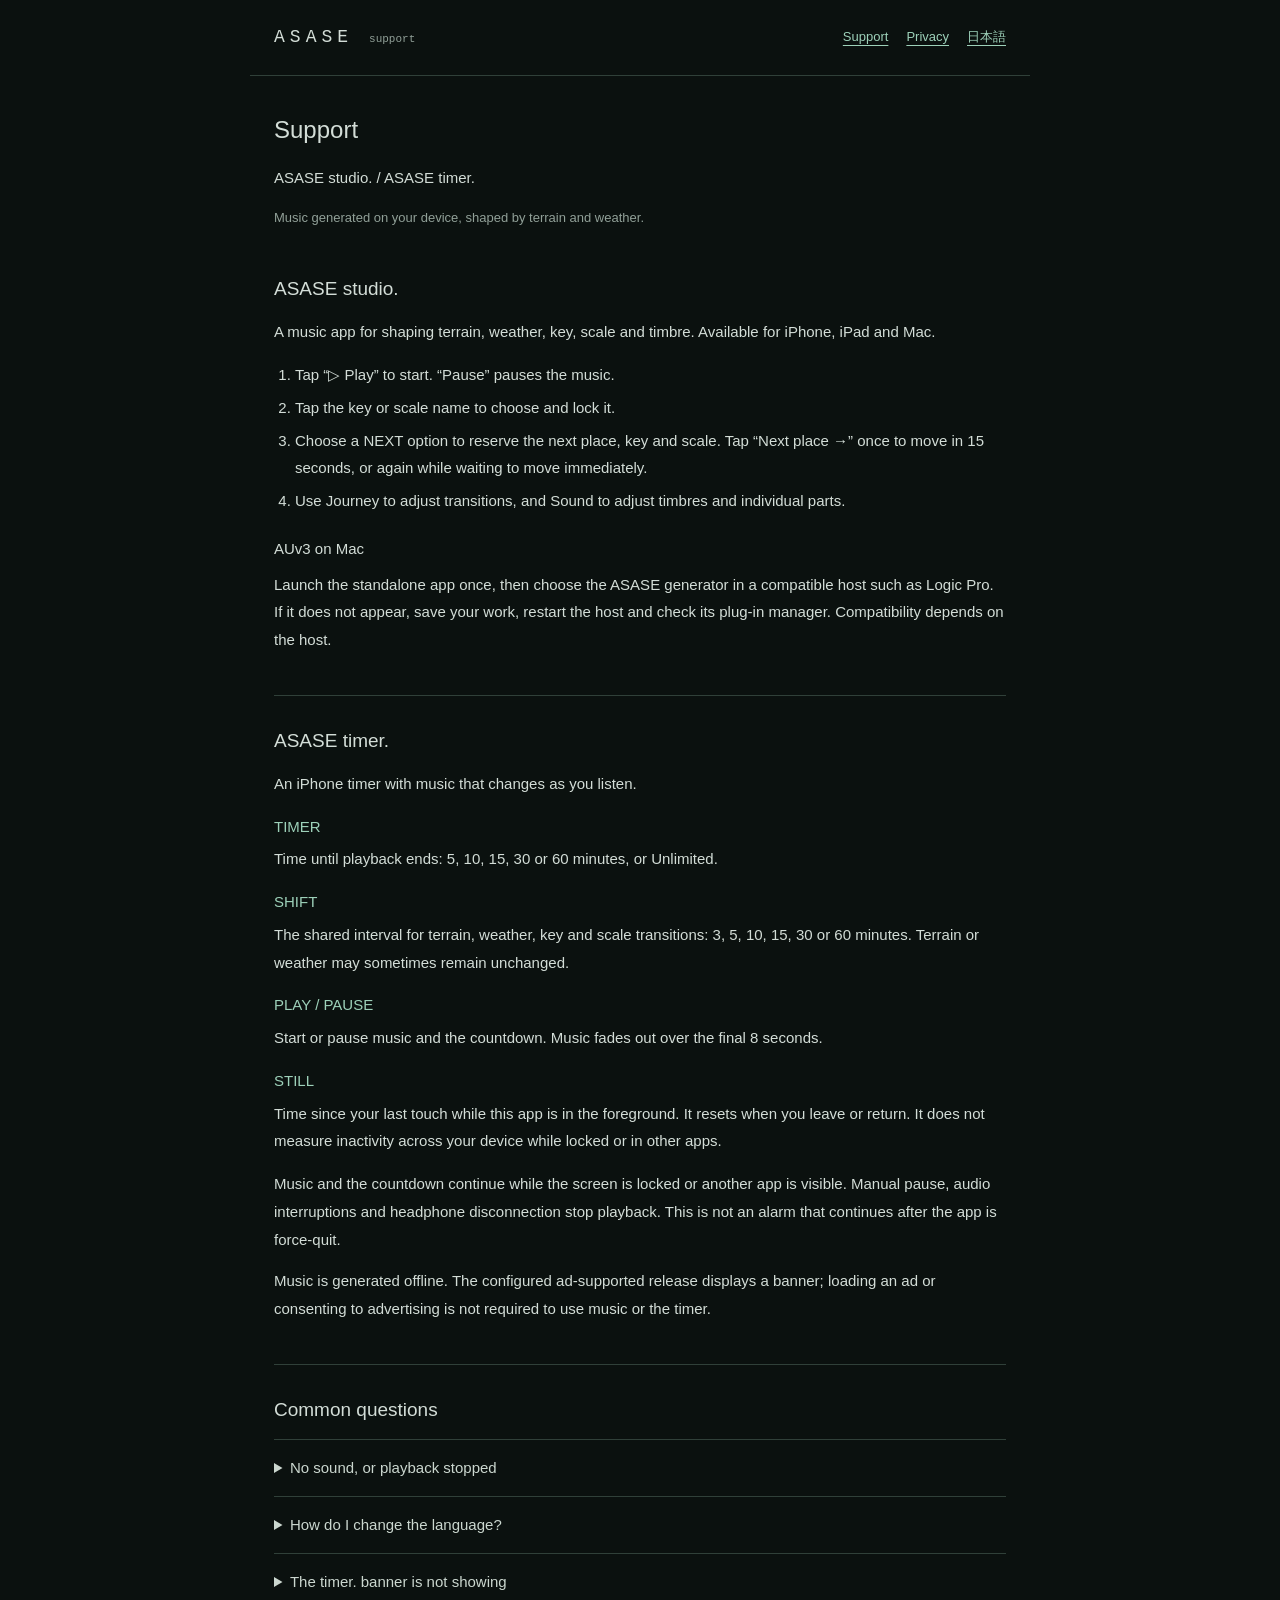
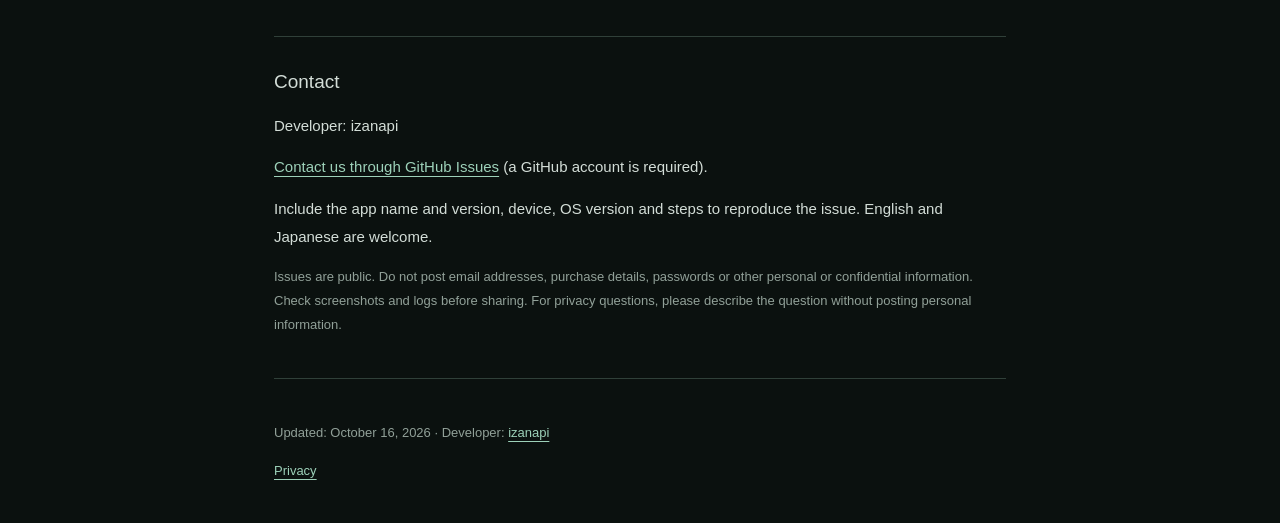
==== en/index.html @ 2539ccb1 "Add ASASE support site: en/index.html" ====
<!doctype html>
<html lang="en"><head><meta charset="utf-8"><meta name="viewport" content="width=device-width,initial-scale=1"><meta name="description" content="Support and privacy information for ASASE studio. and ASASE timer."><title>Support · ASASE</title><link rel="stylesheet" href="../style.css"><link rel="alternate" hreflang="ja" href="https://izanapi.github.io/ASASE-support/"></head><body><header><a class="brand" href="index.html">ASASE <small>support</small></a><nav aria-label="Navigation"><a href="index.html">Support</a><a href="privacy.html">Privacy</a><a href="../" lang="ja">日本語</a></nav></header><main><h1>Support</h1><p>ASASE studio. / ASASE timer.</p><p class="muted">Music generated on your device, shaped by terrain and weather.</p>
<section><h2>ASASE studio.</h2><p>A music app for shaping terrain, weather, key, scale and timbre. Available for iPhone, iPad and Mac.</p><ol><li>Tap “▷ Play” to start. “Pause” pauses the music.</li><li>Tap the key or scale name to choose and lock it.</li><li>Choose a NEXT option to reserve the next place, key and scale. Tap “Next place →” once to move in 15 seconds, or again while waiting to move immediately.</li><li>Use Journey to adjust transitions, and Sound to adjust timbres and individual parts.</li></ol><h3>AUv3 on Mac</h3><p>Launch the standalone app once, then choose the ASASE generator in a compatible host such as Logic Pro. If it does not appear, save your work, restart the host and check its plug-in manager. Compatibility depends on the host.</p></section>
<section><h2>ASASE timer.</h2><p>An iPhone timer with music that changes as you listen.</p><dl><dt>TIMER</dt><dd>Time until playback ends: 5, 10, 15, 30 or 60 minutes, or Unlimited.</dd><dt>SHIFT</dt><dd>The shared interval for terrain, weather, key and scale transitions: 3, 5, 10, 15, 30 or 60 minutes. Terrain or weather may sometimes remain unchanged.</dd><dt>PLAY / PAUSE</dt><dd>Start or pause music and the countdown. Music fades out over the final 8 seconds.</dd><dt>STILL</dt><dd>Time since your last touch while this app is in the foreground. It resets when you leave or return. It does not measure inactivity across your device while locked or in other apps.</dd></dl><p>Music and the countdown continue while the screen is locked or another app is visible. Manual pause, audio interruptions and headphone disconnection stop playback. This is not an alarm that continues after the app is force-quit.</p><p>Music is generated offline. The configured ad-supported release displays a banner; loading an ad or consenting to advertising is not required to use music or the timer.</p></section>
<section><h2>Common questions</h2><details><summary>No sound, or playback stopped</summary><p>Check the app and device volume, headphones and Bluetooth output. After a call or other audio interruption ends, tap Play to resume. If the issue continues, save your work and restart the app.</p></details><details><summary>How do I change the language?</summary><p>English and Japanese are supported. The app follows your device or app language preferences. Reopen the app after changing its language in OS settings.</p></details><details><summary>The timer. banner is not showing</summary><p>Availability depends on your connection, consent choices and ad inventory. Music and the timer remain available. Where required, use “Ad privacy options” in the app information screen to change your choices.</p></details></section>
<section id="contact"><h2>Contact</h2><p>Developer: izanapi</p><p><a href="https://github.com/izanapi/ASASE-support/issues">Contact us through GitHub Issues</a> (a GitHub account is required).</p><p>Include the app name and version, device, OS version and steps to reproduce the issue. English and Japanese are welcome.</p><p class="muted">Issues are public. Do not post email addresses, purchase details, passwords or other personal or confidential information. Check screenshots and logs before sharing. For privacy questions, please describe the question without posting personal information.</p></section></main><footer><p>Updated: October 16, 2026 · Developer: <a href="https://github.com/izanapi">izanapi</a></p><a href="privacy.html">Privacy</a></footer></body></html>
---- style.css ----
*{box-sizing:border-box}html{color-scheme:dark}body{margin:0;background:#0b110f;color:#d3ddd7;font:15px/1.85 -apple-system,BlinkMacSystemFont,"Hiragino Sans","Noto Sans JP",sans-serif}main,header,footer{max-width:780px;margin:auto;padding:24px}header{display:flex;align-items:center;justify-content:space-between;gap:20px;border-bottom:1px solid #304039}a{color:#9dd1b9;text-underline-offset:4px}a:hover{color:#d8f0e5}a:focus-visible{outline:2px solid #9dd1b9;outline-offset:5px}.brand{letter-spacing:.28em;color:#d3ddd7;text-decoration:none;font:18px/1.5 ui-monospace,SFMono-Regular,Menlo,monospace}.brand small{letter-spacing:0;font-size:11px;color:#91a098}nav{display:flex;gap:18px;flex-wrap:wrap;font-size:13px}h1{font-size:24px;font-weight:500;margin:8px 0 12px}h2{font-size:19px;font-weight:500;margin:0 0 12px}h3{font-size:15px;font-weight:500;margin:20px 0 8px}p{margin:0 0 14px}section{padding:27px 0;border-bottom:1px solid #304039}ul,ol{padding-left:1.4em}li{margin:5px 0}code{font:13px/1.6 ui-monospace,SFMono-Regular,Menlo,monospace}dl{margin:12px 0}dt{color:#9dd1b9;margin-top:15px}dd{margin:5px 0 15px}.muted,footer{color:#91a098;font-size:13px}.contact{margin-top:22px}footer{padding-top:18px;padding-bottom:40px}details{border-top:1px solid #304039;padding:14px 0}summary{cursor:pointer;color:#cbd7cf}details p{padding-top:12px}hr{border:0;border-top:1px solid #304039;margin:24px 0}@media(max-width:480px){header{align-items:flex-start;flex-direction:column;gap:12px}main,header,footer{padding-left:20px;padding-right:20px}h1{font-size:22px}}
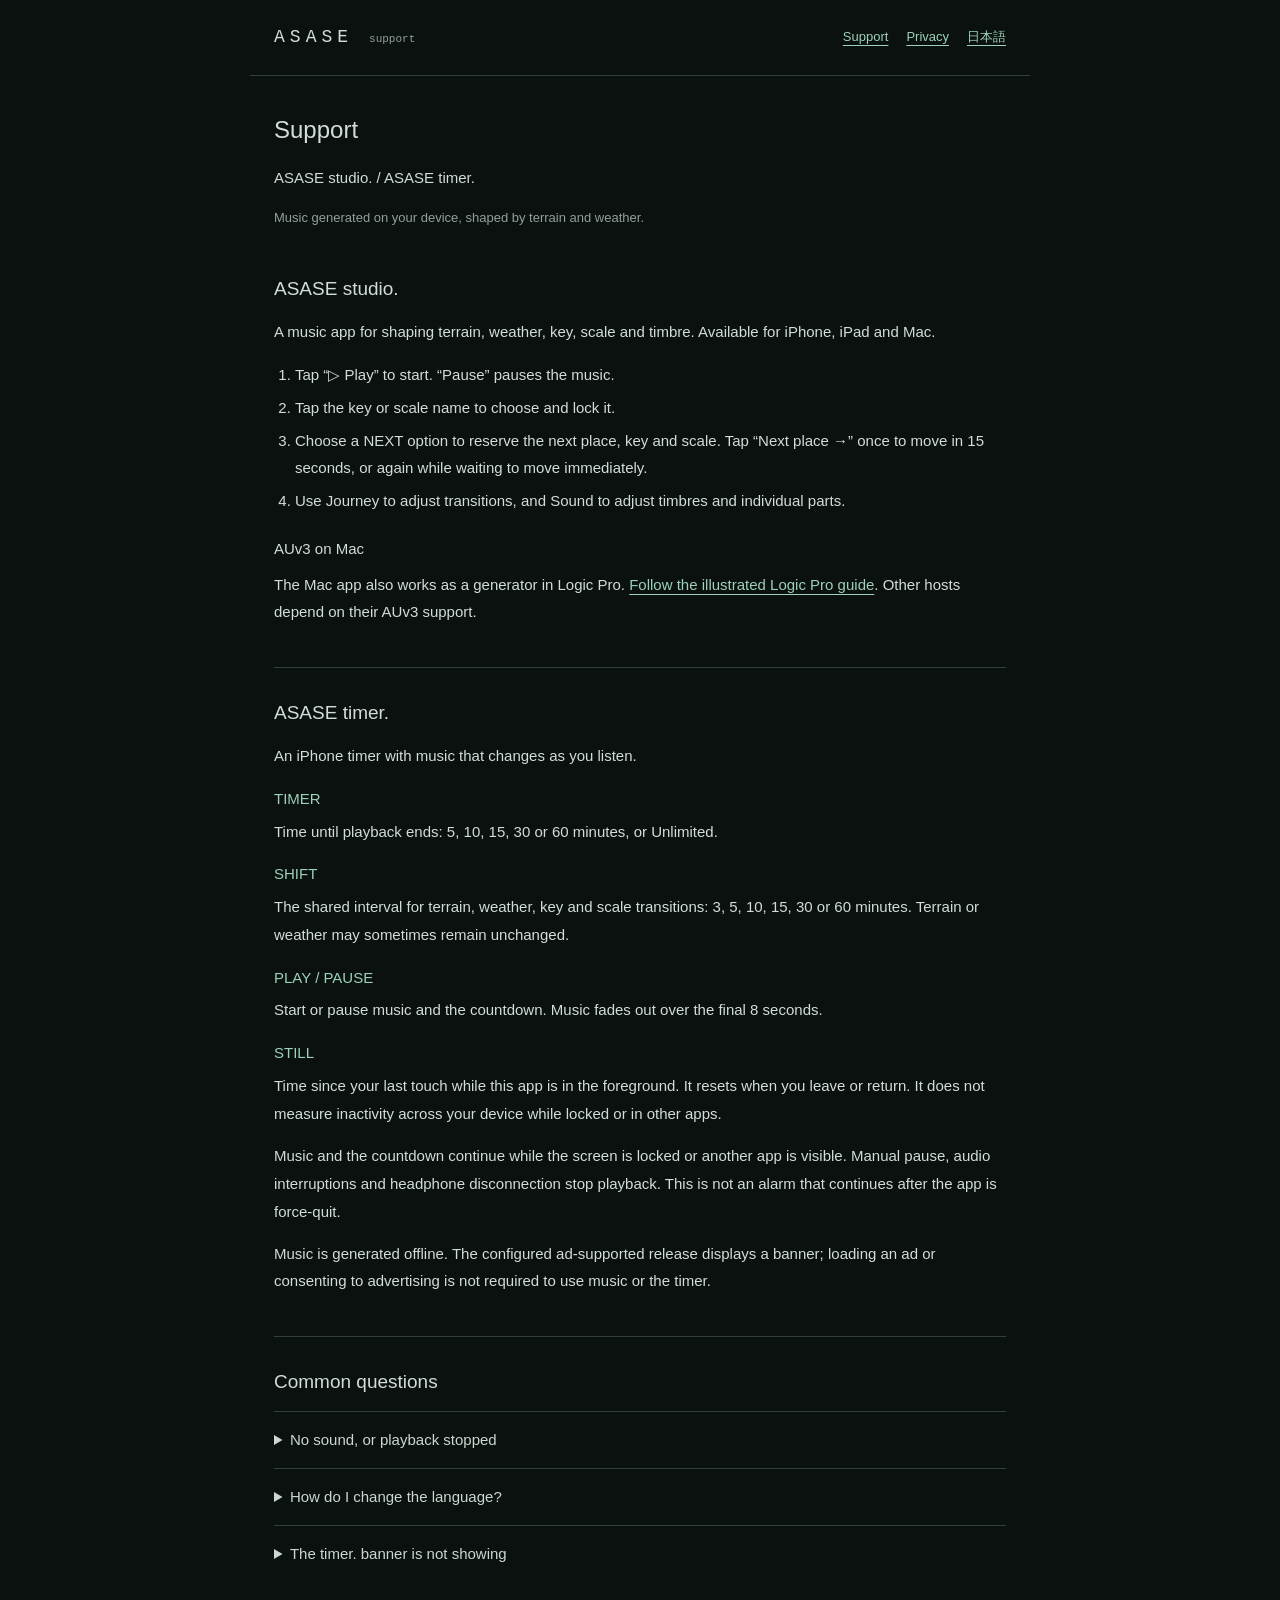
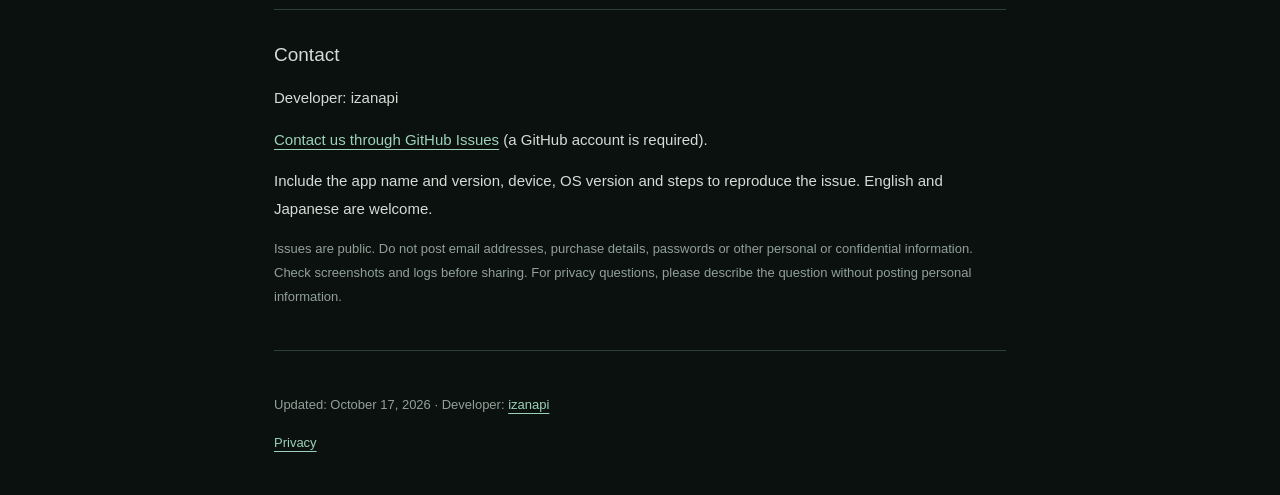
==== commit 8b3f53fe: "Add illustrated Logic Pro setup guide in Japanese and English" ====
--- a/en/index.html
+++ b/en/index.html
@@ -1,6 +1,6 @@
 <!doctype html>
 <html lang="en"><head><meta charset="utf-8"><meta name="viewport" content="width=device-width,initial-scale=1"><meta name="description" content="Support and privacy information for ASASE studio. and ASASE timer."><title>Support · ASASE</title><link rel="stylesheet" href="../style.css"><link rel="alternate" hreflang="ja" href="https://izanapi.github.io/ASASE-support/"></head><body><header><a class="brand" href="index.html">ASASE <small>support</small></a><nav aria-label="Navigation"><a href="index.html">Support</a><a href="privacy.html">Privacy</a><a href="../" lang="ja">日本語</a></nav></header><main><h1>Support</h1><p>ASASE studio. / ASASE timer.</p><p class="muted">Music generated on your device, shaped by terrain and weather.</p>
-<section><h2>ASASE studio.</h2><p>A music app for shaping terrain, weather, key, scale and timbre. Available for iPhone, iPad and Mac.</p><ol><li>Tap “▷ Play” to start. “Pause” pauses the music.</li><li>Tap the key or scale name to choose and lock it.</li><li>Choose a NEXT option to reserve the next place, key and scale. Tap “Next place →” once to move in 15 seconds, or again while waiting to move immediately.</li><li>Use Journey to adjust transitions, and Sound to adjust timbres and individual parts.</li></ol><h3>AUv3 on Mac</h3><p>Launch the standalone app once, then choose the ASASE generator in a compatible host such as Logic Pro. If it does not appear, save your work, restart the host and check its plug-in manager. Compatibility depends on the host.</p></section>
+<section><h2>ASASE studio.</h2><p>A music app for shaping terrain, weather, key, scale and timbre. Available for iPhone, iPad and Mac.</p><ol><li>Tap “▷ Play” to start. “Pause” pauses the music.</li><li>Tap the key or scale name to choose and lock it.</li><li>Choose a NEXT option to reserve the next place, key and scale. Tap “Next place →” once to move in 15 seconds, or again while waiting to move immediately.</li><li>Use Journey to adjust transitions, and Sound to adjust timbres and individual parts.</li></ol><h3>AUv3 on Mac</h3><p>The Mac app also works as a generator in Logic Pro. <a href="logic.html">Follow the illustrated Logic Pro guide</a>. Other hosts depend on their AUv3 support.</p></section>
 <section><h2>ASASE timer.</h2><p>An iPhone timer with music that changes as you listen.</p><dl><dt>TIMER</dt><dd>Time until playback ends: 5, 10, 15, 30 or 60 minutes, or Unlimited.</dd><dt>SHIFT</dt><dd>The shared interval for terrain, weather, key and scale transitions: 3, 5, 10, 15, 30 or 60 minutes. Terrain or weather may sometimes remain unchanged.</dd><dt>PLAY / PAUSE</dt><dd>Start or pause music and the countdown. Music fades out over the final 8 seconds.</dd><dt>STILL</dt><dd>Time since your last touch while this app is in the foreground. It resets when you leave or return. It does not measure inactivity across your device while locked or in other apps.</dd></dl><p>Music and the countdown continue while the screen is locked or another app is visible. Manual pause, audio interruptions and headphone disconnection stop playback. This is not an alarm that continues after the app is force-quit.</p><p>Music is generated offline. The configured ad-supported release displays a banner; loading an ad or consenting to advertising is not required to use music or the timer.</p></section>
 <section><h2>Common questions</h2><details><summary>No sound, or playback stopped</summary><p>Check the app and device volume, headphones and Bluetooth output. After a call or other audio interruption ends, tap Play to resume. If the issue continues, save your work and restart the app.</p></details><details><summary>How do I change the language?</summary><p>English and Japanese are supported. The app follows your device or app language preferences. Reopen the app after changing its language in OS settings.</p></details><details><summary>The timer. banner is not showing</summary><p>Availability depends on your connection, consent choices and ad inventory. Music and the timer remain available. Where required, use “Ad privacy options” in the app information screen to change your choices.</p></details></section>
-<section id="contact"><h2>Contact</h2><p>Developer: izanapi</p><p><a href="https://github.com/izanapi/ASASE-support/issues">Contact us through GitHub Issues</a> (a GitHub account is required).</p><p>Include the app name and version, device, OS version and steps to reproduce the issue. English and Japanese are welcome.</p><p class="muted">Issues are public. Do not post email addresses, purchase details, passwords or other personal or confidential information. Check screenshots and logs before sharing. For privacy questions, please describe the question without posting personal information.</p></section></main><footer><p>Updated: October 16, 2026 · Developer: <a href="https://github.com/izanapi">izanapi</a></p><a href="privacy.html">Privacy</a></footer></body></html>+<section id="contact"><h2>Contact</h2><p>Developer: izanapi</p><p><a href="https://github.com/izanapi/ASASE-support/issues">Contact us through GitHub Issues</a> (a GitHub account is required).</p><p>Include the app name and version, device, OS version and steps to reproduce the issue. English and Japanese are welcome.</p><p class="muted">Issues are public. Do not post email addresses, purchase details, passwords or other personal or confidential information. Check screenshots and logs before sharing. For privacy questions, please describe the question without posting personal information.</p></section></main><footer><p>Updated: October 17, 2026 · Developer: <a href="https://github.com/izanapi">izanapi</a></p><a href="privacy.html">Privacy</a></footer></body></html>
--- a/style.css
+++ b/style.css
@@ -1 +1,2 @@
-*{box-sizing:border-box}html{color-scheme:dark}body{margin:0;background:#0b110f;color:#d3ddd7;font:15px/1.85 -apple-system,BlinkMacSystemFont,"Hiragino Sans","Noto Sans JP",sans-serif}main,header,footer{max-width:780px;margin:auto;padding:24px}header{display:flex;align-items:center;justify-content:space-between;gap:20px;border-bottom:1px solid #304039}a{color:#9dd1b9;text-underline-offset:4px}a:hover{color:#d8f0e5}a:focus-visible{outline:2px solid #9dd1b9;outline-offset:5px}.brand{letter-spacing:.28em;color:#d3ddd7;text-decoration:none;font:18px/1.5 ui-monospace,SFMono-Regular,Menlo,monospace}.brand small{letter-spacing:0;font-size:11px;color:#91a098}nav{display:flex;gap:18px;flex-wrap:wrap;font-size:13px}h1{font-size:24px;font-weight:500;margin:8px 0 12px}h2{font-size:19px;font-weight:500;margin:0 0 12px}h3{font-size:15px;font-weight:500;margin:20px 0 8px}p{margin:0 0 14px}section{padding:27px 0;border-bottom:1px solid #304039}ul,ol{padding-left:1.4em}li{margin:5px 0}code{font:13px/1.6 ui-monospace,SFMono-Regular,Menlo,monospace}dl{margin:12px 0}dt{color:#9dd1b9;margin-top:15px}dd{margin:5px 0 15px}.muted,footer{color:#91a098;font-size:13px}.contact{margin-top:22px}footer{padding-top:18px;padding-bottom:40px}details{border-top:1px solid #304039;padding:14px 0}summary{cursor:pointer;color:#cbd7cf}details p{padding-top:12px}hr{border:0;border-top:1px solid #304039;margin:24px 0}@media(max-width:480px){header{align-items:flex-start;flex-direction:column;gap:12px}main,header,footer{padding-left:20px;padding-right:20px}h1{font-size:22px}}+*{box-sizing:border-box}html{color-scheme:dark}body{margin:0;background:#0b110f;color:#d3ddd7;font:15px/1.85 -apple-system,BlinkMacSystemFont,"Hiragino Sans","Noto Sans JP",sans-serif}main,header,footer{max-width:780px;margin:auto;padding:24px}header{display:flex;align-items:center;justify-content:space-between;gap:20px;border-bottom:1px solid #304039}a{color:#9dd1b9;text-underline-offset:4px}a:hover{color:#d8f0e5}a:focus-visible{outline:2px solid #9dd1b9;outline-offset:5px}.brand{letter-spacing:.28em;color:#d3ddd7;text-decoration:none;font:18px/1.5 ui-monospace,SFMono-Regular,Menlo,monospace}.brand small{letter-spacing:0;font-size:11px;color:#91a098}nav{display:flex;gap:18px;flex-wrap:wrap;font-size:13px}h1{font-size:24px;font-weight:500;margin:8px 0 12px}h2{font-size:19px;font-weight:500;margin:0 0 12px}h3{font-size:15px;font-weight:500;margin:20px 0 8px}p{margin:0 0 14px}section{padding:27px 0;border-bottom:1px solid #304039}ul,ol{padding-left:1.4em}li{margin:5px 0}code{font:13px/1.6 ui-monospace,SFMono-Regular,Menlo,monospace}dl{margin:12px 0}dt{color:#9dd1b9;margin-top:15px}dd{margin:5px 0 15px}.muted,footer{color:#91a098;font-size:13px}.contact{margin-top:22px}footer{padding-top:18px;padding-bottom:40px}details{border-top:1px solid #304039;padding:14px 0}summary{cursor:pointer;color:#cbd7cf}details p{padding-top:12px}hr{border:0;border-top:1px solid #304039;margin:24px 0}@media(max-width:480px){header{align-items:flex-start;flex-direction:column;gap:12px}main,header,footer{padding-left:20px;padding-right:20px}h1{font-size:22px}}
+figure{margin:20px 0}figure a{display:block;overflow:auto;border:1px solid #304039}figure img{display:block;width:auto;height:auto;max-width:none}figure.menu-shot a{height:460px}figure.menu-shot img{margin-top:-590px}figure.loaded-shot a{height:500px}figure.loaded-shot img{margin-top:-500px}figcaption{color:#91a098;font-size:13px;margin-top:6px}strong{font-weight:600;color:#e7f2eb}
